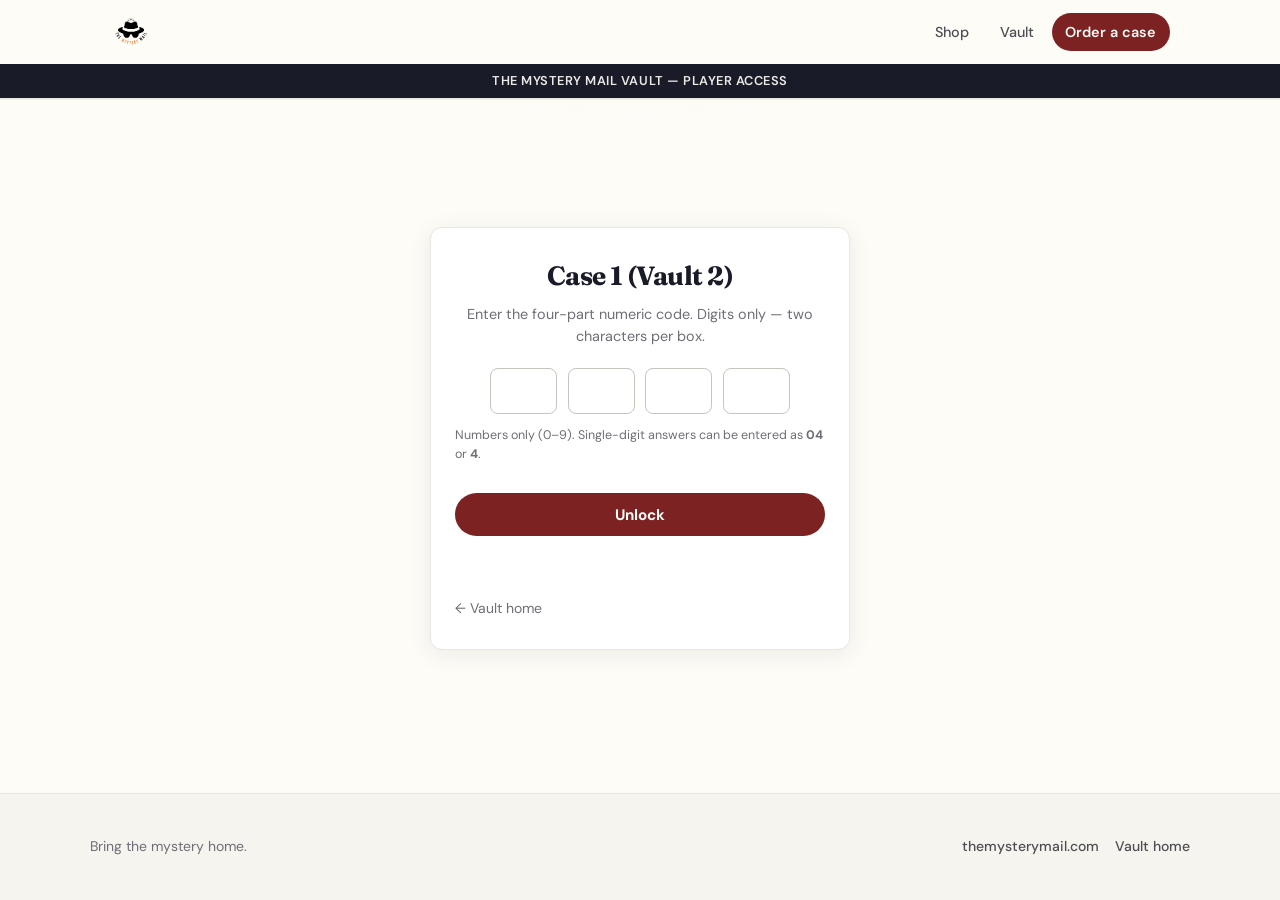
==== themysterymail-vault/case-1-vault-2.html @ d9fa34ff "Rebrand to The Mystery Mail Vault; add Case 1 (Vault 2) numeric page and letter reveal Made-with: Cu" ====
<!DOCTYPE html>
<html lang="en">
  <head>
    <meta charset="utf-8" />
    <meta name="viewport" content="width=device-width, initial-scale=1" />
    <title>Case 1 (Vault 2) — The Mystery Mail</title>
    <link rel="icon" href="images/favicon.png" type="image/png" />
    <link rel="preconnect" href="https://fonts.googleapis.com" />
    <link rel="preconnect" href="https://fonts.gstatic.com" crossorigin />
    <link
      href="https://fonts.googleapis.com/css2?family=DM+Sans:ital,opsz,wght@0,9..40,400;0,9..40,500;0,9..40,600;0,9..40,700;1,9..40,400&family=Fraunces:ital,opsz,wght@0,9..144,600;0,9..144,700;1,9..144,600&display=swap"
      rel="stylesheet"
    />
    <link rel="stylesheet" href="css/vault.css" />
  </head>
  <body class="page-vault-2">
    <header class="site-header">
      <div class="site-header__row">
        <a class="site-logo" href="https://www.themysterymail.com" target="_blank" rel="noopener noreferrer">
          <img class="site-logo__img" src="images/logo.png" width="220" height="48" alt="The Mystery Mail" />
        </a>
        <nav class="site-nav" aria-label="Main">
          <a href="https://www.themysterymail.com" target="_blank" rel="noopener noreferrer">Shop</a>
          <a href="index.html">Vault</a>
          <a class="btn-nav" href="https://www.themysterymail.com" target="_blank" rel="noopener noreferrer">Order a case</a>
        </nav>
      </div>
      <div class="site-strip"><span>The Mystery Mail Vault — player access</span></div>
    </header>

    <div class="site-main">
      <div class="vault-shell">
        <div class="vault-card vault-card--wide">
          <div class="vault-brand">
            <h1>Case 1 (Vault 2)</h1>
            <p>Enter the four-part numeric code. Digits only — two characters per box.</p>
          </div>

          <form id="code-form" novalidate>
            <span class="sr-only" id="code-legend">Four boxes, digits only, up to two per box</span>
            <div id="numeric-grid" class="numeric-grid" role="group" aria-labelledby="code-legend"></div>
            <p class="hint">Numbers only (0–9). Single-digit answers can be entered as <strong>04</strong> or <strong>4</strong>.</p>
            <button type="submit" class="btn" id="unlock-btn">Unlock</button>
            <p id="msg" class="msg error" role="alert"></p>
          </form>

          <div id="decode-wrap" class="decode-wrap" hidden>
            <button type="button" class="btn btn-decode" id="decode-btn">Decode letter</button>
          </div>

          <div id="letter-pack" class="letter-pack" hidden>
            <div class="letter-pack__chrome" aria-hidden="true">
              <span class="letter-pack__label">Final letter</span>
            </div>
            <div class="letter-pack__inner" id="letter-inner">
              <img
                src="images/case-1-vault-2/final-letter.png"
                alt="Handwritten final letter in the case narrative."
                decoding="async"
              />
            </div>
          </div>

          <a class="back" href="index.html">← Vault home</a>
        </div>
      </div>
    </div>

    <footer class="site-footer">
      <div class="site-footer__inner">
        <p>Bring the mystery home.</p>
        <div class="site-footer__links">
          <a href="https://www.themysterymail.com" target="_blank" rel="noopener noreferrer">themysterymail.com</a>
          <a href="index.html">Vault home</a>
        </div>
      </div>
    </footer>

    <script>
      (function () {
        const STORAGE_CODE = "tmv_case1_vault2_code";
        const STORAGE_LETTER = "tmv_case1_vault2_letter";
        const STORAGE_VALS = "tmv_case1_vault2_vals";
        const EXPECTED = ["49", "11", "4", "7"];

        function normalizeNumericCell(s) {
          const digits = String(s || "").replace(/\D/g, "");
          if (digits === "") return null;
          const n = parseInt(digits, 10);
          if (!Number.isFinite(n) || n < 0 || n > 99) return null;
          return String(n);
        }

        function cellsMatchCode(inputs) {
          if (inputs.length !== EXPECTED.length) return false;
          for (let i = 0; i < EXPECTED.length; i++) {
            const want = normalizeNumericCell(EXPECTED[i]);
            const got = normalizeNumericCell(inputs[i].value);
            if (want === null || got === null || want !== got) return false;
          }
          return true;
        }

        const form = document.getElementById("code-form");
        const msg = document.getElementById("msg");
        const grid = document.getElementById("numeric-grid");
        const decodeWrap = document.getElementById("decode-wrap");
        const decodeBtn = document.getElementById("decode-btn");
        const letterPack = document.getElementById("letter-pack");
        const letterInner = document.getElementById("letter-inner");
        const unlockBtn = document.getElementById("unlock-btn");

        const inputs = [];
        for (let i = 0; i < 4; i++) {
          const inp = document.createElement("input");
          inp.type = "text";
          inp.setAttribute("inputmode", "numeric");
          inp.setAttribute("pattern", "[0-9]*");
          inp.setAttribute("maxlength", "2");
          inp.setAttribute("autocomplete", "off");
          inp.setAttribute("aria-label", "Digits " + (i + 1) + " of 4");
          inp.className = "numeric-cell";
          inp.addEventListener("input", function () {
            inp.value = inp.value.replace(/\D/g, "").slice(0, 2);
            if (inp.value.length >= 2 && i < 3) inputs[i + 1].focus();
          });
          inp.addEventListener("keydown", function (ev) {
            if (ev.key === "Backspace" && inp.value === "" && i > 0) inputs[i - 1].focus();
          });
          grid.appendChild(inp);
          inputs.push(inp);
        }

        function applySavedDigits() {
          const saved = sessionStorage.getItem(STORAGE_VALS);
          if (!saved) return;
          saved.split(",").forEach(function (v, i) {
            if (inputs[i]) inputs[i].value = v;
          });
        }

        function lockFormAfterSuccess() {
          form.querySelectorAll("input").forEach(function (el) {
            el.readOnly = true;
          });
          unlockBtn.disabled = true;
        }

        function showDecodePhase() {
          sessionStorage.setItem(STORAGE_CODE, "1");
          sessionStorage.setItem(STORAGE_VALS, inputs.map(function (el) { return el.value; }).join(","));
          lockFormAfterSuccess();
          decodeWrap.hidden = false;
          msg.textContent = "";
          msg.classList.remove("error");
          msg.classList.add("ok");
          msg.textContent = "Code accepted.";
        }

        function showLetterStatic() {
          letterPack.hidden = false;
          letterInner.classList.add("letter-pack__inner--static");
          decodeWrap.hidden = true;
          msg.textContent = "";
          msg.classList.remove("error");
        }

        function runLetterReveal() {
          decodeBtn.disabled = true;
          letterPack.hidden = false;
          letterInner.classList.remove("letter-pack__inner--static");
          void letterInner.offsetWidth;
          letterInner.classList.add("letter-pack__inner--revealing");
          window.setTimeout(function () {
            letterInner.classList.remove("letter-pack__inner--revealing");
            letterInner.classList.add("letter-pack__inner--done");
            sessionStorage.setItem(STORAGE_LETTER, "1");
          }, 1700);
        }

        if (sessionStorage.getItem(STORAGE_LETTER) === "1") {
          applySavedDigits();
          lockFormAfterSuccess();
          showLetterStatic();
        } else if (sessionStorage.getItem(STORAGE_CODE) === "1") {
          applySavedDigits();
          lockFormAfterSuccess();
          decodeWrap.hidden = false;
          msg.classList.remove("error");
          msg.classList.add("ok");
          msg.textContent = "Code accepted.";
        }

        form.addEventListener("submit", function (e) {
          e.preventDefault();
          msg.classList.remove("ok");
          msg.classList.add("error");
          msg.textContent = "";
          if (inputs.some(function (el) { return el.value.trim() === ""; })) {
            msg.textContent = "Fill all four boxes.";
            return;
          }
          if (!cellsMatchCode(inputs)) {
            msg.textContent = "Incorrect code. Digits only; check each part.";
            return;
          }
          showDecodePhase();
        });

        decodeBtn.addEventListener("click", function () {
          runLetterReveal();
        });
      })();
    </script>
  </body>
</html>
---- themysterymail-vault/css/vault.css ----
/* Theme aligned with www.themysterymail.com (Wix export palette: cream paper, ink navy, maroon accent) */
:root {
  --tmm-cream: #fdfcf7;
  --tmm-cream-2: #f5f4ee;
  --tmm-ink: #1a1b29;
  --tmm-ink-soft: #4d4d54;
  --tmm-muted: #6e6e76;
  --tmm-maroon: #7d2222;
  --tmm-maroon-hover: #5c1818;
  --tmm-border: #e8e7e0;
  --tmm-border-strong: #c6c5bd;
  --tmm-white: #ffffff;
  --tmm-focus: #116dff;
  --tmm-success: #1f6b45;
  --tmm-error: #a32030;
  --tmm-radius: 12px;
  --tmm-radius-sm: 8px;
  --tmm-header-h: 64px;
  --tmm-strip-h: 40px;
  --font-body: "DM Sans", "Helvetica Neue", Helvetica, Arial, sans-serif;
  --font-display: "Fraunces", Georgia, "Times New Roman", serif;
  --shadow-card: 0 4px 24px rgba(26, 27, 41, 0.08);
  --shadow-header: 0 1px 0 rgba(26, 27, 41, 0.06);
}

*,
*::before,
*::after {
  box-sizing: border-box;
}

html {
  scroll-behavior: smooth;
}

body {
  margin: 0;
  min-height: 100vh;
  display: flex;
  flex-direction: column;
  font-family: var(--font-body);
  font-size: 1rem;
  line-height: 1.55;
  color: var(--tmm-ink);
  background: var(--tmm-cream);
  background-image: radial-gradient(ellipse 100% 80% at 50% -30%, rgba(125, 34, 34, 0.06), transparent 55%);
}

a {
  color: var(--tmm-maroon);
  text-decoration: none;
}

a:hover {
  text-decoration: underline;
}

a:focus-visible,
button:focus-visible,
input:focus-visible,
textarea:focus-visible,
summary:focus-visible,
.file-row:focus-visible {
  outline: 2px solid var(--tmm-focus);
  outline-offset: 2px;
}

/* —— Site header (The Mystery Mail) —— */
.site-header {
  position: sticky;
  top: 0;
  z-index: 100;
  background: rgba(253, 252, 247, 0.92);
  backdrop-filter: blur(10px);
  border-bottom: 1px solid var(--tmm-border);
  box-shadow: var(--shadow-header);
}

.site-header__row {
  max-width: 1100px;
  margin: 0 auto;
  padding: 0 1.25rem;
  min-height: var(--tmm-header-h);
  display: flex;
  align-items: center;
  justify-content: space-between;
  gap: 1rem;
}

.site-logo {
  display: inline-flex;
  align-items: center;
  text-decoration: none;
  line-height: 0;
}

.site-logo:hover {
  text-decoration: none;
  opacity: 0.92;
}

.site-logo__img {
  display: block;
  height: 42px;
  width: auto;
  max-width: min(52vw, 220px);
  object-fit: contain;
}

.site-nav {
  display: flex;
  align-items: center;
  gap: 0.25rem;
}

.site-nav a {
  padding: 0.5rem 0.85rem;
  border-radius: 999px;
  font-size: 0.9rem;
  font-weight: 500;
  color: var(--tmm-ink-soft);
  text-decoration: none;
}

.site-nav a:hover {
  background: var(--tmm-cream-2);
  color: var(--tmm-ink);
  text-decoration: none;
}

.site-nav a.is-active {
  background: var(--tmm-ink);
  color: var(--tmm-cream);
}

.site-nav a.btn-nav {
  background: var(--tmm-maroon);
  color: var(--tmm-cream);
  font-weight: 600;
}

.site-nav a.btn-nav:hover {
  background: var(--tmm-maroon-hover);
  color: var(--tmm-cream);
}

.site-strip {
  background: var(--tmm-ink);
  color: var(--tmm-cream);
  text-align: center;
  font-size: 0.8rem;
  letter-spacing: 0.04em;
  text-transform: uppercase;
  padding: 0.45rem 1rem;
  font-weight: 600;
}

.site-strip span {
  opacity: 0.92;
}

.site-main {
  flex: 1;
  display: flex;
  flex-direction: column;
}

/* —— Footer —— */
.site-footer {
  margin-top: auto;
  border-top: 1px solid var(--tmm-border);
  background: var(--tmm-cream-2);
  padding: 1.75rem 1.25rem;
}

.site-footer__inner {
  max-width: 1100px;
  margin: 0 auto;
  display: flex;
  flex-wrap: wrap;
  align-items: center;
  justify-content: space-between;
  gap: 1rem;
  font-size: 0.875rem;
  color: var(--tmm-muted);
}

.site-footer__links {
  display: flex;
  flex-wrap: wrap;
  gap: 1rem;
}

.site-footer a {
  color: var(--tmm-ink-soft);
  font-weight: 500;
}

.site-footer a:hover {
  color: var(--tmm-maroon);
}

/* —— Vault content —— */
.vault-shell {
  flex: 1;
  display: flex;
  flex-direction: column;
  align-items: center;
  justify-content: center;
  padding: 2rem 1.25rem 3rem;
}

.vault-card--wide {
  width: min(100%, 640px);
}

.vault-card {
  width: min(100%, 420px);
  background: var(--tmm-white);
  border: 1px solid var(--tmm-border);
  border-radius: var(--tmm-radius);
  padding: 1.75rem 1.5rem;
  box-shadow: var(--shadow-card);
}

.vault-brand {
  text-align: center;
  margin-bottom: 1.25rem;
}

.vault-brand h1 {
  margin: 0 0 0.4rem;
  font-family: var(--font-display);
  font-size: 1.65rem;
  font-weight: 700;
  letter-spacing: -0.02em;
  color: var(--tmm-ink);
}

.vault-brand p {
  margin: 0;
  font-size: 0.9rem;
  color: var(--tmm-muted);
}

label {
  display: block;
  font-size: 0.8rem;
  font-weight: 600;
  color: var(--tmm-ink-soft);
  margin-bottom: 0.35rem;
}

input[type="text"],
input[type="password"],
textarea {
  width: 100%;
  padding: 0.65rem 0.75rem;
  border-radius: var(--tmm-radius-sm);
  border: 1px solid var(--tmm-border-strong);
  background: var(--tmm-white);
  color: var(--tmm-ink);
  font-size: 1rem;
  font-family: var(--font-body);
}

input[type="text"] {
  text-transform: uppercase;
}

input[type="text"]::placeholder {
  text-transform: none;
  color: #9a9aa3;
}

.btn {
  display: inline-flex;
  align-items: center;
  justify-content: center;
  width: 100%;
  margin-top: 1rem;
  padding: 0.72rem 1rem;
  border: none;
  border-radius: 999px;
  background: var(--tmm-maroon);
  color: var(--tmm-cream);
  font-weight: 700;
  font-size: 0.95rem;
  font-family: var(--font-body);
  cursor: pointer;
  transition: background 0.15s ease;
}

.btn:hover {
  background: var(--tmm-maroon-hover);
}

.btn-outline {
  background: transparent;
  color: var(--tmm-maroon);
  border: 2px solid var(--tmm-maroon);
}

.btn-outline:hover {
  background: rgba(125, 34, 34, 0.06);
}

.msg {
  margin-top: 0.75rem;
  font-size: 0.875rem;
  min-height: 1.25rem;
}

.msg.error {
  color: var(--tmm-error);
}

.msg.ok {
  color: var(--tmm-success);
}

.password-grid {
  display: grid;
  grid-template-columns: repeat(auto-fill, minmax(2.75rem, 1fr));
  gap: 0.5rem;
  margin-top: 0.5rem;
  max-width: 100%;
}

.password-grid input {
  text-align: center;
  font-size: 0.95rem;
  font-weight: 700;
  padding: 0.55rem 0.25rem;
  text-transform: uppercase;
}

.hint {
  font-size: 0.78rem;
  color: var(--tmm-muted);
  margin-top: 0.75rem;
}

.back {
  display: inline-block;
  margin-top: 1rem;
  font-size: 0.875rem;
  color: var(--tmm-muted);
}

.back:hover {
  color: var(--tmm-maroon);
}

.sr-only {
  position: absolute;
  width: 1px;
  height: 1px;
  padding: 0;
  margin: -1px;
  overflow: hidden;
  clip: rect(0, 0, 0, 0);
  border: 0;
}

/* —— Directory page: outer frame + in-world window —— */
.page-directory .site-main {
  padding: 1rem 1.25rem 1.5rem;
}

.directory-frame {
  flex: 1;
  max-width: 1100px;
  width: 100%;
  margin: 0 auto;
  min-height: min(70vh, 720px);
  display: flex;
  flex-direction: column;
  border-radius: var(--tmm-radius);
  overflow: hidden;
  border: 1px solid var(--tmm-border-strong);
  box-shadow: var(--shadow-card);
}

.desktop {
  flex: 1;
  display: flex;
  flex-direction: column;
  min-height: 0;
  background: #ece9e2;
}

.win-titlebar {
  display: flex;
  align-items: center;
  gap: 0.5rem;
  padding: 0.4rem 0.65rem;
  background: linear-gradient(180deg, #2c3350 0%, #1a1b29 100%);
  border-bottom: 1px solid #000;
  font-size: 0.8rem;
  user-select: none;
  color: #e8ecf4;
}

.win-titlebar .icon {
  width: 14px;
  height: 14px;
  background: var(--tmm-maroon);
  border-radius: 2px;
}

.win-titlebar span.title {
  flex: 1;
  font-weight: 600;
}

.win-btns {
  display: flex;
  gap: 6px;
}

.win-btns button {
  width: 12px;
  height: 12px;
  border-radius: 2px;
  border: none;
  padding: 0;
  cursor: default;
}

.win-btns .min {
  background: #f0c14a;
}
.win-btns .max {
  background: #2ecc71;
}
.win-btns .close {
  background: #e74c3c;
}

.explorer-body {
  flex: 1;
  display: flex;
  min-height: 0;
}

.explorer-sidebar {
  width: 200px;
  background: #f7f6f2;
  border-right: 1px solid var(--tmm-border-strong);
  padding: 0.5rem 0;
  font-size: 0.8rem;
}

.explorer-sidebar .tree-label {
  padding: 0.35rem 0.75rem;
  color: var(--tmm-muted);
  text-transform: uppercase;
  font-size: 0.65rem;
  letter-spacing: 0.06em;
}

.explorer-sidebar .tree-item {
  padding: 0.4rem 0.75rem;
  color: var(--tmm-ink);
  cursor: default;
}

.explorer-sidebar .tree-item.active {
  background: rgba(125, 34, 34, 0.1);
  border-left: 3px solid var(--tmm-maroon);
  font-weight: 600;
}

.explorer-main {
  flex: 1;
  background: #fff;
  color: #1a1a1a;
  padding: 1rem;
  overflow: auto;
}

.explorer-toolbar {
  font-size: 0.75rem;
  color: #555;
  margin-bottom: 1rem;
  padding-bottom: 0.5rem;
  border-bottom: 1px solid #ddd;
}

.file-row {
  display: flex;
  align-items: center;
  gap: 0.5rem;
  padding: 0.45rem 0.5rem;
  border-radius: 4px;
  cursor: pointer;
  max-width: 280px;
}

.file-row:hover {
  background: #f0f4fa;
}

.file-icon {
  width: 32px;
  height: 36px;
  background: linear-gradient(135deg, #fff 40%, #e8edf5);
  border: 1px solid #b0c4de;
  border-radius: 2px;
  font-size: 0.55rem;
  display: grid;
  place-items: center;
  color: #2a4a6e;
  font-weight: 700;
}

.modal-overlay {
  position: fixed;
  inset: 0;
  background: rgba(26, 27, 41, 0.45);
  padding: 1rem;
  z-index: 200;
  display: flex;
  align-items: center;
  justify-content: center;
  overflow-y: auto;
  -webkit-overflow-scrolling: touch;
}

.modal-overlay[hidden] {
  display: none !important;
}

.modal-notepad {
  width: min(100%, 520px);
  max-width: 100%;
  background: #f0f0c8;
  border: 1px solid #8b8b6a;
  border-radius: 4px;
  box-shadow: 0 12px 40px rgba(0, 0, 0, 0.35);
  overflow: hidden;
  display: flex;
  flex-direction: column;
  max-height: min(90vh, 640px);
}

.modal-notepad .np-titlebar {
  flex-shrink: 0;
  background: #fff;
  padding: 0.35rem 0.6rem;
  font-size: 0.8rem;
  border-bottom: 1px solid #ccc;
  display: flex;
  justify-content: space-between;
  align-items: center;
  color: var(--tmm-ink);
}

.modal-notepad .np-body-wrap {
  flex: 1;
  min-height: 0;
  overflow: auto;
  -webkit-overflow-scrolling: touch;
  background: #f0f0c8;
}

.modal-notepad .np-body {
  margin: 0;
  width: 100%;
  min-height: 200px;
  border: none;
  background: transparent;
  font-family: Consolas, "Courier New", ui-monospace, monospace;
  font-size: 0.95rem;
  line-height: 1.5;
  padding: 0.85rem 0.9rem;
  color: #0d0d0d;
  white-space: pre-wrap;
  word-wrap: break-word;
  overflow-wrap: anywhere;
}

.modal-notepad .np-body:focus {
  outline: none;
}

.modal-notepad .np-body:focus-visible {
  outline: 2px solid var(--tmm-focus);
  outline-offset: -2px;
}

.modal-notepad .np-code-em {
  font-weight: 800;
  font-size: 1.15em;
  color: var(--tmm-maroon);
  letter-spacing: 0.12em;
  background: rgba(125, 34, 34, 0.12);
  padding: 0.05em 0.2em;
  border-radius: 4px;
}

.modal-notepad .np-code-banner {
  flex-shrink: 0;
  margin: 0;
  padding: 0.65rem 0.9rem;
  text-align: center;
  font-size: 0.95rem;
  font-weight: 600;
  color: var(--tmm-ink);
  background: linear-gradient(180deg, #f5e6e6 0%, #edd4d4 100%);
  border-top: 2px solid var(--tmm-maroon);
}

.modal-notepad .np-code-digits {
  display: inline-block;
  font-family: Consolas, "Courier New", ui-monospace, monospace;
  font-size: 1.5rem;
  font-weight: 800;
  letter-spacing: 0.25em;
  color: var(--tmm-maroon);
  margin-left: 0.15em;
}

.modal-notepad .np-close {
  background: var(--tmm-maroon);
  color: #fff;
  border: none;
  width: 28px;
  height: 26px;
  border-radius: 4px;
  cursor: pointer;
  font-size: 1rem;
  line-height: 1;
}

/* —— Vault home: secondary entry —— */
.vault-alt-entry {
  text-align: center;
  font-size: 0.85rem;
  margin: 0.75rem 0 0;
  line-height: 1.45;
}

.vault-alt-entry a {
  font-weight: 600;
  color: var(--tmm-maroon);
}

.vault-alt-entry__meta {
  color: var(--tmm-muted);
  font-weight: 400;
}

/* —— Case 1 (Vault 2): numeric grid & letter reveal —— */
.page-vault-2 input.numeric-cell,
.page-vault-2 input[type="text"].numeric-cell {
  text-transform: none;
  font-variant-numeric: tabular-nums;
}

.numeric-grid {
  display: grid;
  grid-template-columns: repeat(4, minmax(0, 1fr));
  gap: 0.65rem;
  margin-top: 0.5rem;
  max-width: 300px;
  margin-left: auto;
  margin-right: auto;
}

.numeric-grid .numeric-cell {
  text-align: center;
  font-size: 1.2rem;
  font-weight: 700;
  letter-spacing: 0.02em;
  padding: 0.6rem 0.35rem;
}

.decode-wrap {
  margin-top: 1.25rem;
  text-align: center;
}

.btn-decode {
  margin-top: 0;
  box-shadow: 0 4px 20px rgba(125, 34, 34, 0.25);
  animation: decodePulse 2.2s ease-in-out infinite;
}

@keyframes decodePulse {
  0%,
  100% {
    box-shadow: 0 4px 20px rgba(125, 34, 34, 0.22);
    transform: translateY(0);
  }
  50% {
    box-shadow: 0 6px 28px rgba(125, 34, 34, 0.38);
    transform: translateY(-1px);
  }
}

.btn-decode:hover {
  animation: none;
}

.letter-pack {
  margin-top: 1.75rem;
}

.letter-pack__chrome {
  display: flex;
  align-items: center;
  padding: 0.45rem 0.75rem;
  background: linear-gradient(180deg, #2c3350 0%, #1a1b29 100%);
  color: #e8ecf4;
  font-size: 0.72rem;
  font-weight: 600;
  letter-spacing: 0.08em;
  text-transform: uppercase;
  border-radius: var(--tmm-radius-sm) var(--tmm-radius-sm) 0 0;
  border: 1px solid rgba(0, 0, 0, 0.35);
  border-bottom: none;
}

.letter-pack__inner {
  position: relative;
  overflow: hidden;
  border-radius: 0 0 var(--tmm-radius-sm) var(--tmm-radius-sm);
  border: 1px solid var(--tmm-border-strong);
  border-top: none;
  background: var(--tmm-cream-2);
  box-shadow: var(--shadow-card);
}

.letter-pack__inner::after {
  content: "";
  position: absolute;
  inset: 0;
  z-index: 2;
  background: linear-gradient(145deg, #1a1b29 0%, #352028 42%, var(--tmm-maroon) 100%);
  opacity: 1;
  pointer-events: none;
  transform-origin: 50% 40%;
}

.letter-pack__inner--static::after {
  display: none;
}

.letter-pack__inner--static img {
  opacity: 1;
  transform: none;
}

.letter-pack__inner img {
  display: block;
  width: 100%;
  height: auto;
  position: relative;
  z-index: 1;
  opacity: 0;
  transform: scale(0.94) translateY(12px);
}

.letter-pack__inner--revealing::after {
  animation: letterSealBreak 1.35s cubic-bezier(0.45, 0, 0.2, 1) forwards;
}

.letter-pack__inner--revealing img {
  animation: letterPaperIn 1.05s cubic-bezier(0.22, 1, 0.36, 1) 0.42s forwards;
}

.letter-pack__inner--done::after {
  display: none;
}

.letter-pack__inner--done img {
  opacity: 1;
  transform: none;
}

@keyframes letterSealBreak {
  0% {
    opacity: 1;
    transform: scale(1) rotate(0deg);
    filter: brightness(1);
  }
  40% {
    opacity: 0.92;
    filter: brightness(1.15);
  }
  100% {
    opacity: 0;
    transform: scale(1.12) translateY(-18%);
    filter: blur(6px);
  }
}

@keyframes letterPaperIn {
  to {
    opacity: 1;
    transform: scale(1) translateY(0);
  }
}

@media (max-width: 640px) {
  .site-nav a {
    padding: 0.45rem 0.55rem;
    font-size: 0.82rem;
  }

  .site-logo__img {
    height: 34px;
    max-width: min(48vw, 200px);
  }
}

@media (prefers-reduced-motion: reduce) {
  *,
  *::before,
  *::after {
    animation-duration: 0.01ms !important;
    transition-duration: 0.01ms !important;
  }

  html {
    scroll-behavior: auto;
  }

  .btn-decode {
    animation: none;
  }

  .letter-pack__inner--revealing::after,
  .letter-pack__inner--revealing img {
    animation: none !important;
  }

  .letter-pack__inner--revealing::after {
    opacity: 0;
    display: none;
  }

  .letter-pack__inner--revealing img,
  .letter-pack__inner--done img {
    opacity: 1;
    transform: none;
  }
}
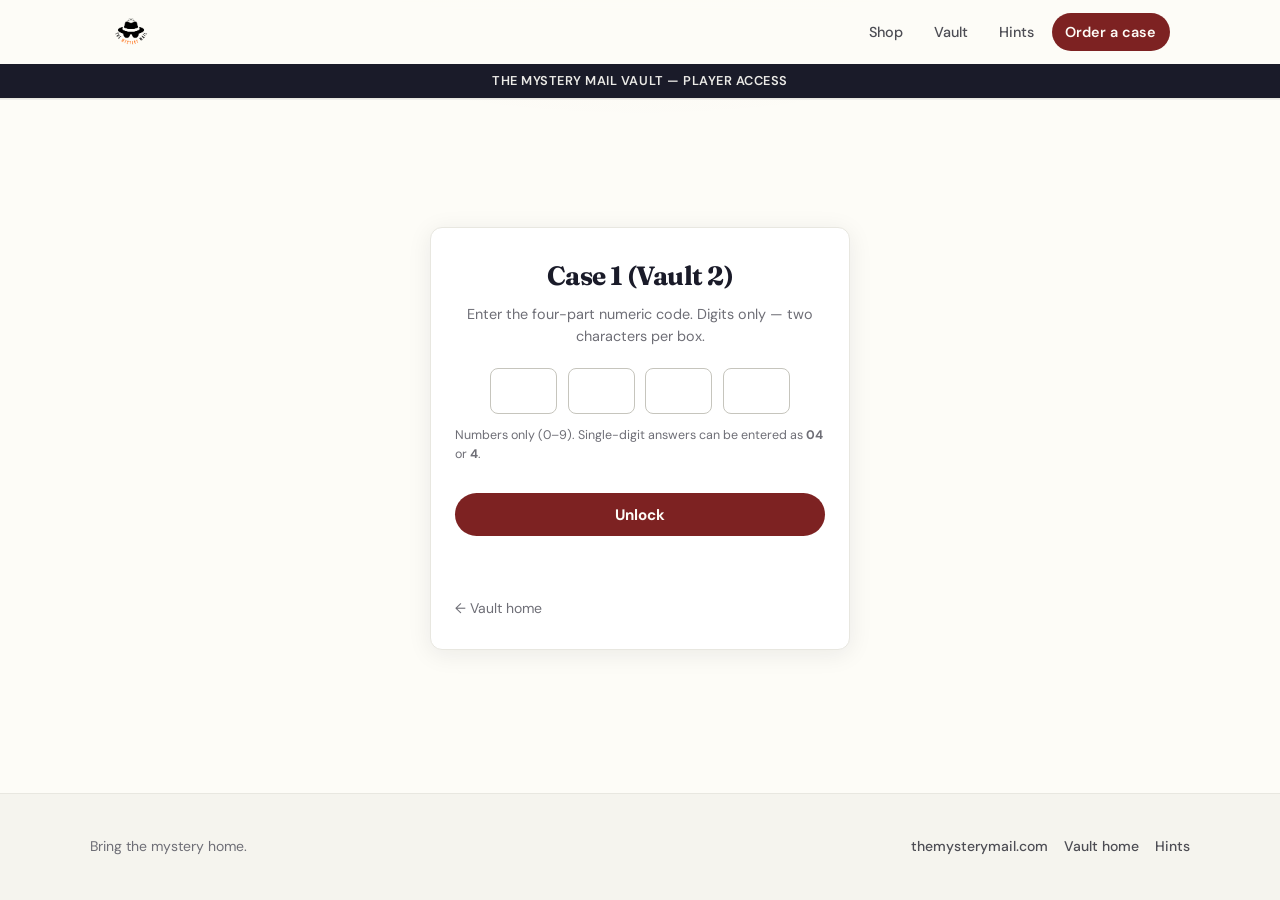
==== commit be9f825e: "Add hints.html hub (Final Whistle), vault-themed CSS, nav links; document assets copy Co-authored-by" ====
--- a/themysterymail-vault/case-1-vault-2.html
+++ b/themysterymail-vault/case-1-vault-2.html
@@ -22,6 +22,7 @@
         <nav class="site-nav" aria-label="Main">
           <a href="https://www.themysterymail.com" target="_blank" rel="noopener noreferrer">Shop</a>
           <a href="index.html">Vault</a>
+          <a href="hints.html">Hints</a>
           <a class="btn-nav" href="https://www.themysterymail.com" target="_blank" rel="noopener noreferrer">Order a case</a>
         </nav>
       </div>
@@ -61,6 +62,17 @@
             </div>
           </div>
 
+          <div id="letter-actions" class="letter-actions" hidden>
+            <a
+              class="btn btn-outline btn-download-img"
+              href="images/case-1-vault-2/final-letter.png"
+              download="The-Mystery-Mail-Case-1-Final-Letter.png"
+            >
+              Download image
+            </a>
+            <p class="letter-actions__hint">Save the file to zoom in and read closely. On some phones, use “Download” then open from Files / Photos.</p>
+          </div>
+
           <a class="back" href="index.html">← Vault home</a>
         </div>
       </div>
@@ -72,6 +84,7 @@
         <div class="site-footer__links">
           <a href="https://www.themysterymail.com" target="_blank" rel="noopener noreferrer">themysterymail.com</a>
           <a href="index.html">Vault home</a>
+          <a href="hints.html">Hints</a>
         </div>
       </div>
     </footer>
@@ -108,7 +121,27 @@
         const decodeBtn = document.getElementById("decode-btn");
         const letterPack = document.getElementById("letter-pack");
         const letterInner = document.getElementById("letter-inner");
+        const letterActions = document.getElementById("letter-actions");
         const unlockBtn = document.getElementById("unlock-btn");
+
+        function showLetterDownload() {
+          letterActions.hidden = false;
+        }
+
+        function clearNumericCellFeedback() {
+          inputs.forEach(function (el) {
+            el.classList.remove("pass-cell--ok", "pass-cell--bad");
+          });
+          msg.textContent = "";
+          msg.classList.remove("ok");
+          msg.classList.add("error");
+        }
+
+        function cellNumericMatch(expectedStr, inputEl) {
+          const want = normalizeNumericCell(expectedStr);
+          const got = normalizeNumericCell(inputEl.value);
+          return want !== null && got !== null && want === got;
+        }
 
         const inputs = [];
         for (let i = 0; i < 4; i++) {
@@ -121,6 +154,7 @@
           inp.setAttribute("aria-label", "Digits " + (i + 1) + " of 4");
           inp.className = "numeric-cell";
           inp.addEventListener("input", function () {
+            clearNumericCellFeedback();
             inp.value = inp.value.replace(/\D/g, "").slice(0, 2);
             if (inp.value.length >= 2 && i < 3) inputs[i + 1].focus();
           });
@@ -147,6 +181,9 @@
         }
 
         function showDecodePhase() {
+          inputs.forEach(function (el) {
+            el.classList.remove("pass-cell--ok", "pass-cell--bad");
+          });
           sessionStorage.setItem(STORAGE_CODE, "1");
           sessionStorage.setItem(STORAGE_VALS, inputs.map(function (el) { return el.value; }).join(","));
           lockFormAfterSuccess();
@@ -163,6 +200,7 @@
           decodeWrap.hidden = true;
           msg.textContent = "";
           msg.classList.remove("error");
+          showLetterDownload();
         }
 
         function runLetterReveal() {
@@ -175,6 +213,7 @@
             letterInner.classList.remove("letter-pack__inner--revealing");
             letterInner.classList.add("letter-pack__inner--done");
             sessionStorage.setItem(STORAGE_LETTER, "1");
+            showLetterDownload();
           }, 1700);
         }
 
@@ -196,12 +235,34 @@
           msg.classList.remove("ok");
           msg.classList.add("error");
           msg.textContent = "";
+          inputs.forEach(function (el) {
+            el.classList.remove("pass-cell--ok", "pass-cell--bad");
+          });
           if (inputs.some(function (el) { return el.value.trim() === ""; })) {
             msg.textContent = "Fill all four boxes.";
             return;
           }
           if (!cellsMatchCode(inputs)) {
-            msg.textContent = "Incorrect code. Digits only; check each part.";
+            const wrongParts = [];
+            for (let i = 0; i < 4; i++) {
+              const ok = cellNumericMatch(EXPECTED[i], inputs[i]);
+              inputs[i].classList.toggle("pass-cell--ok", ok);
+              inputs[i].classList.toggle("pass-cell--bad", !ok);
+              if (!ok) wrongParts.push(i + 1);
+            }
+            if (wrongParts.length === 4) {
+              msg.textContent = "None of the parts match yet. Digits only; check each box.";
+            } else if (wrongParts.length === 1) {
+              msg.textContent =
+                "Box " +
+                wrongParts[0] +
+                " still needs the right code. Green boxes are correct.";
+            } else {
+              msg.textContent =
+                "Boxes " +
+                wrongParts.join(", ") +
+                " still need the right code. Green boxes are correct.";
+            }
             return;
           }
           showDecodePhase();
--- a/themysterymail-vault/css/vault.css
+++ b/themysterymail-vault/css/vault.css
@@ -333,6 +333,24 @@
   font-weight: 700;
   padding: 0.55rem 0.25rem;
   text-transform: uppercase;
+  transition:
+    border-color 0.15s ease,
+    background-color 0.15s ease,
+    box-shadow 0.15s ease;
+}
+
+.password-grid input.pass-cell--ok,
+.numeric-grid .numeric-cell.pass-cell--ok {
+  border-color: var(--tmm-success);
+  background: rgba(31, 107, 69, 0.1);
+  box-shadow: 0 0 0 1px rgba(31, 107, 69, 0.2);
+}
+
+.password-grid input.pass-cell--bad,
+.numeric-grid .numeric-cell.pass-cell--bad {
+  border-color: var(--tmm-error);
+  background: rgba(163, 32, 48, 0.07);
+  box-shadow: 0 0 0 1px rgba(163, 32, 48, 0.18);
 }
 
 .hint {
@@ -634,24 +652,6 @@
   line-height: 1;
 }
 
-/* —— Vault home: secondary entry —— */
-.vault-alt-entry {
-  text-align: center;
-  font-size: 0.85rem;
-  margin: 0.75rem 0 0;
-  line-height: 1.45;
-}
-
-.vault-alt-entry a {
-  font-weight: 600;
-  color: var(--tmm-maroon);
-}
-
-.vault-alt-entry__meta {
-  color: var(--tmm-muted);
-  font-weight: 400;
-}
-
 /* —— Case 1 (Vault 2): numeric grid & letter reveal —— */
 .page-vault-2 input.numeric-cell,
 .page-vault-2 input[type="text"].numeric-cell {
@@ -675,11 +675,37 @@
   font-weight: 700;
   letter-spacing: 0.02em;
   padding: 0.6rem 0.35rem;
+  transition:
+    border-color 0.15s ease,
+    background-color 0.15s ease,
+    box-shadow 0.15s ease;
 }
 
 .decode-wrap {
   margin-top: 1.25rem;
   text-align: center;
+}
+
+.letter-actions {
+  margin-top: 1rem;
+  text-align: center;
+}
+
+.btn-download-img {
+  width: auto;
+  max-width: 100%;
+  display: inline-flex;
+  margin-top: 0;
+  padding-left: 1.25rem;
+  padding-right: 1.25rem;
+}
+
+.letter-actions__hint {
+  margin: 0.65rem auto 0;
+  font-size: 0.78rem;
+  color: var(--tmm-muted);
+  line-height: 1.45;
+  max-width: 26rem;
 }
 
 .btn-decode {
